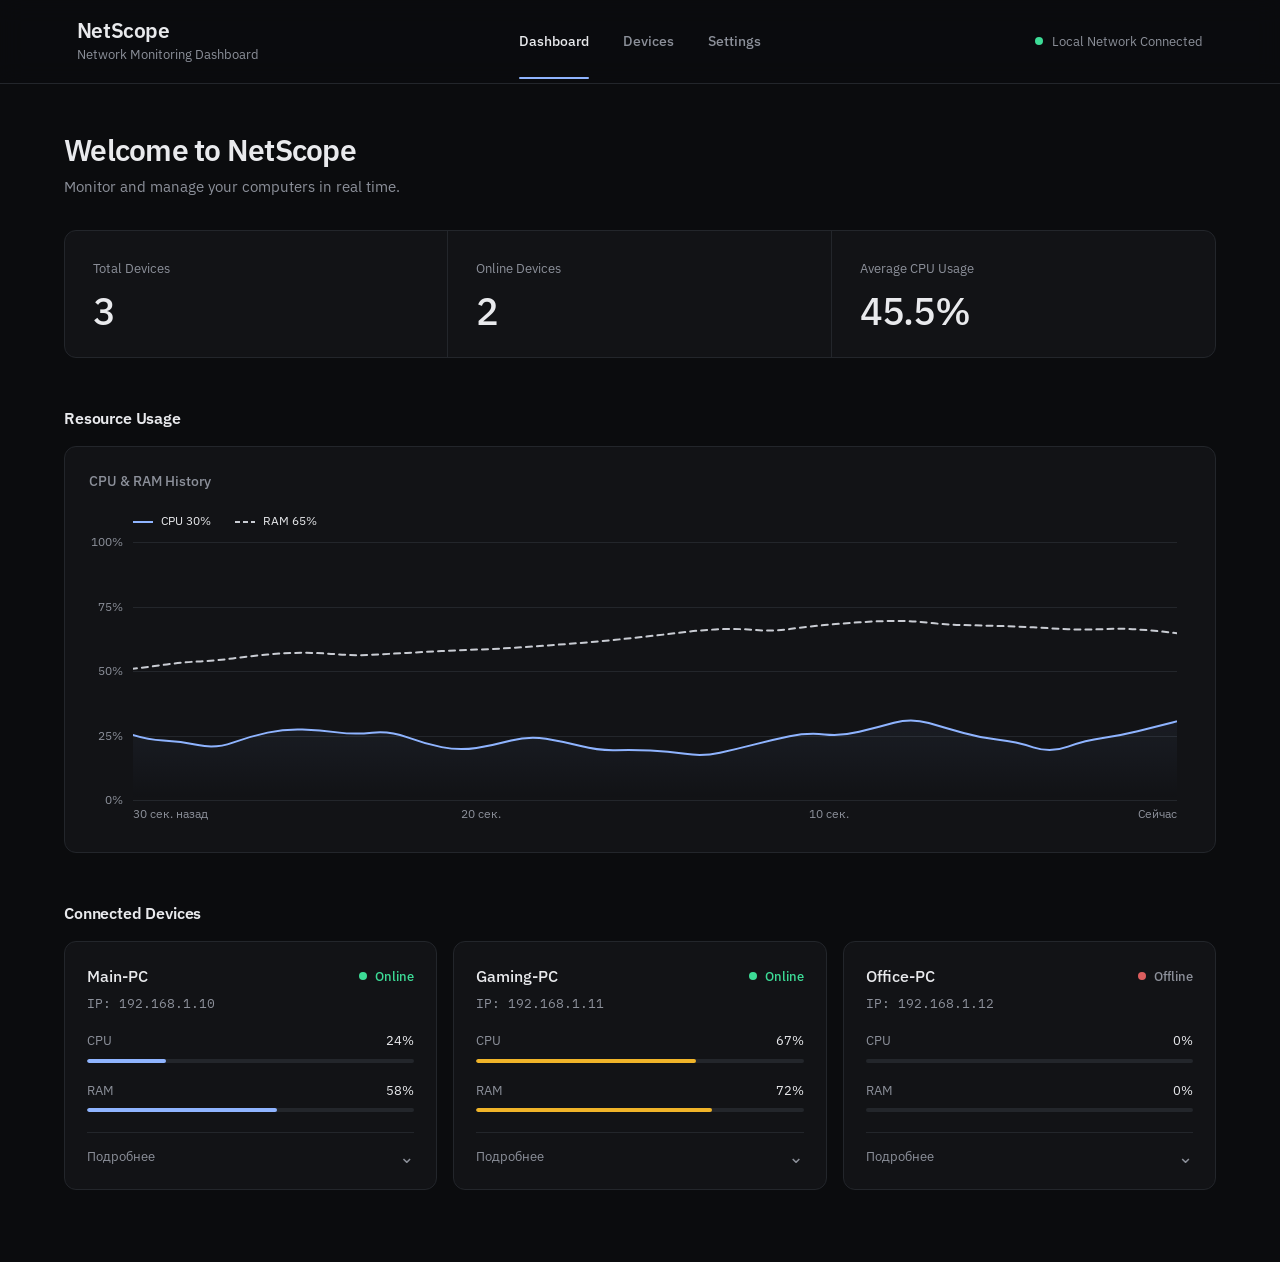
==== frontent/index.html @ fc94bcdc "Add NetScope frontend" ====
<!DOCTYPE html>
<html lang="ru">
<head>
    <meta charset="UTF-8">
    <meta name="viewport" content="width=device-width, initial-scale=1.0">

    <meta name="color-scheme" content="dark">
    <meta name="theme-color" content="#0b0c0e">

    <link rel="preconnect" href="https://fonts.googleapis.com">
    <link rel="preconnect" href="https://fonts.gstatic.com" crossorigin>
    <link href="https://fonts.googleapis.com/css2?family=IBM+Plex+Mono:wght@400;500&family=IBM+Plex+Sans:wght@400;500;600&display=swap" rel="stylesheet">

    <title>NetScope | Dashboard</title>

    <link rel="stylesheet" href="css/style.css">
</head>

<body>

    
<!-- HEADER -->
<header class="header">

    <div>
        <h1>NetScope</h1>
        <p>Network Monitoring Dashboard</p>
    </div>

    <nav class="navigation">
    <a href="index.html" class="active">Dashboard</a>
    <a href="devices.html">Devices</a>
    <a href="settings.html">Settings</a>
</nav>

    <div class="connection">
        <span class="status-dot"></span>
        <span>Local Network Connected</span>
    </div>

</header>



    <!-- MAIN CONTAINER -->
    <main class="container">

        <!-- WELCOME -->
        <section class="welcome">

            <h2>Welcome to NetScope</h2>

            <p>
                Monitor and manage your computers in real time.
            </p>

        </section>


        <!-- STATISTICS -->
        
<section class="stats">

    <div class="card">
        <span>Total Devices</span>
        <h3 id="total-devices">0</h3>
    </div>

    <div class="card">
        <span>Online Devices</span>
        <h3 id="online-devices">0</h3>
    </div>

    <div class="card">
        <span>Average CPU Usage</span>
        <h3 id="average-cpu">0%</h3>
    </div>

</section>



        <!-- RESOURCE CHART -->
        <section class="charts-section">

            <h2>Resource Usage</h2>

            <div class="chart-card">

                <h3>CPU & RAM History</h3>

                <div class="chart-wrap">
                    <canvas id="resourceChart"></canvas>
                </div>

            </div>

        </section>


        <!-- CONNECTED DEVICES -->
        <section class="devices-section">

            <h2>Connected Devices</h2>

            <!-- ВАЖНО: ID должен совпадать с app.js -->
            <div id="device-list" class="device-list"></div>

        </section>

    </main>


    <!-- JAVASCRIPT -->
    <script src="js/app.js"></script>

</body>
</html>
---- frontent/css/style.css ----
/* ==========================================
   NetScope — Dark minimal theme
========================================== */

:root {
    color-scheme: dark;

    --bg: #0b0c0e;
    --bg-header: rgba(11, 12, 14, 0.86);
    --surface: #121316;
    --surface-2: #181a1e;
    --line: #23262b;
    --line-strong: #323640;

    --text: #e9eaed;
    --muted: #8c909a;
    --faint: #5d616b;

    --accent: #8fb4ff;
    --ok: #3ddc97;
    --warn: #f0b429;
    --bad: #ff6b6b;

    --radius: 12px;
    --radius-sm: 8px;

    --font: "IBM Plex Sans", system-ui, -apple-system, "Segoe UI", Roboto, Arial, sans-serif;
    --font-mono: "IBM Plex Mono", ui-monospace, "SFMono-Regular", Consolas, monospace;
}

* {
    margin: 0;
    padding: 0;
    box-sizing: border-box;
}

html {
    scroll-behavior: smooth;
    -webkit-text-size-adjust: 100%;
}

body {
    min-height: 100vh;
    background: var(--bg);
    color: var(--text);
    font-family: var(--font);
    font-size: 15px;
    line-height: 1.5;
    -webkit-font-smoothing: antialiased;
}

button,
input,
select {
    font-family: inherit;
}

:focus-visible {
    outline: 2px solid var(--accent);
    outline-offset: 2px;
}


/* ==========================================
   Header & navigation
========================================== */

.header {
    position: sticky;
    top: 0;
    z-index: 20;

    display: grid;
    grid-template-columns: 1fr auto 1fr;
    align-items: center;
    gap: 24px;

    padding: 18px 6%;
    background: var(--bg-header);
    border-bottom: 1px solid var(--line);
    -webkit-backdrop-filter: blur(12px);
    backdrop-filter: blur(12px);
}

.header h1 {
    font-size: 21px;
    font-weight: 600;
    letter-spacing: -0.02em;
    line-height: 1.2;
}

.header p {
    margin-top: 2px;
    color: var(--muted);
    font-size: 13px;
}

.navigation {
    display: flex;
    gap: 6px;
}

.navigation a {
    position: relative;
    padding: 8px 14px;
    border-radius: var(--radius-sm);

    color: var(--muted);
    font-size: 14px;
    font-weight: 500;
    text-decoration: none;

    transition: color 0.2s ease, background-color 0.2s ease;
}

.navigation a:hover {
    color: var(--text);
    background: var(--surface-2);
}

.navigation a.active {
    color: var(--text);
}

.navigation a.active::after {
    content: "";
    position: absolute;
    left: 14px;
    right: 14px;
    bottom: -19px;
    height: 2px;
    background: var(--accent);
    border-radius: 2px;
}

.connection {
    justify-self: end;
    display: flex;
    align-items: center;
    gap: 9px;
    color: var(--muted);
    font-size: 13px;
}


/* ==========================================
   Status dots & labels
========================================== */

.status-dot {
    display: inline-block;
    width: 8px;
    height: 8px;
    flex-shrink: 0;
    border-radius: 50%;
    background: var(--ok);
}

.status-dot.online {
    background: var(--ok);
    box-shadow: 0 0 0 0 rgba(61, 220, 151, 0.5);
    animation: onlinePulse 2.4s ease-out infinite;
}

.status-dot.offline {
    background: var(--bad);
    opacity: 0.85;
}

@keyframes onlinePulse {
    0%   { box-shadow: 0 0 0 0 rgba(61, 220, 151, 0.45); }
    70%  { box-shadow: 0 0 0 7px rgba(61, 220, 151, 0); }
    100% { box-shadow: 0 0 0 0 rgba(61, 220, 151, 0); }
}

.device-status {
    display: inline-flex;
    align-items: center;
    gap: 8px;
    margin: 0;

    color: var(--ok);
    font-size: 13px;
    font-weight: 500;
    white-space: nowrap;
}

.device-status.offline {
    color: var(--muted);
}


/* ==========================================
   Layout
========================================== */

.container {
    max-width: 1200px;
    margin: 48px auto 72px;
    padding: 0 24px;
    animation: pageIn 0.45s ease-out both;
}

@keyframes pageIn {
    from { opacity: 0; }
    to   { opacity: 1; }
}

.welcome h2 {
    font-size: 30px;
    font-weight: 600;
    letter-spacing: -0.025em;
    line-height: 1.2;
}

.welcome p {
    margin-top: 8px;
    color: var(--muted);
}

.charts-section h2,
.devices-section h2,
.settings-section h2 {
    font-size: 16px;
    font-weight: 600;
    letter-spacing: -0.01em;
}


/* ==========================================
   Dashboard — statistics
========================================== */

.stats {
    display: grid;
    grid-template-columns: repeat(3, 1fr);
    margin: 32px 0 48px;

    background: var(--surface);
    border: 1px solid var(--line);
    border-radius: var(--radius);
    overflow: hidden;
}

.card {
    padding: 26px 28px;
    border-right: 1px solid var(--line);
}

.card:last-child {
    border-right: none;
}

.card span {
    color: var(--muted);
    font-size: 13px;
}

.card h3 {
    margin-top: 10px;
    font-size: 38px;
    font-weight: 500;
    letter-spacing: -0.03em;
    line-height: 1.1;
    font-variant-numeric: tabular-nums;
}


/* ==========================================
   Dashboard — chart
========================================== */

.charts-section {
    margin-top: 48px;
}

.chart-card {
    margin-top: 16px;
    padding: 24px;

    background: var(--surface);
    border: 1px solid var(--line);
    border-radius: var(--radius);
}

.chart-card h3 {
    margin-bottom: 16px;
    color: var(--muted);
    font-size: 14px;
    font-weight: 500;
}

.chart-wrap {
    position: relative;
    height: 320px;
}

.chart-wrap canvas {
    display: block;
    width: 100%;
    height: 100%;
    touch-action: pan-y;
}


/* ==========================================
   Dashboard — device cards
========================================== */

.devices-section {
    margin-top: 48px;
}

.devices-section h2 {
    margin-bottom: 16px;
}

.device-list {
    display: grid;
    grid-template-columns: repeat(auto-fill, minmax(280px, 1fr));
    gap: 16px;
    align-items: start;
}

.device {
    padding: 22px;
    background: var(--surface);
    border: 1px solid var(--line);
    border-radius: var(--radius);
}

.expandable-device {
    cursor: pointer;
    transition: border-color 0.2s ease, background-color 0.2s ease;
}

.expandable-device:hover {
    border-color: var(--line-strong);
    background: var(--surface-2);
}

.device-heading {
    display: flex;
    justify-content: space-between;
    align-items: center;
    gap: 10px;
}

.device-heading h3 {
    font-size: 16px;
    font-weight: 500;
    overflow-wrap: anywhere;
}

.device-ip {
    margin-top: 6px;
    margin-bottom: 4px;
    color: var(--muted);
    font-family: var(--font-mono);
    font-size: 12.5px;
}

.resource {
    margin-top: 18px;
}

.resource-info {
    display: flex;
    justify-content: space-between;
    margin-bottom: 8px;
    font-size: 13px;
    font-variant-numeric: tabular-nums;
}

.resource-info span:first-child {
    color: var(--muted);
}

.progress {
    height: 4px;
    background: var(--line);
    border-radius: 4px;
    overflow: hidden;
}

.progress-fill {
    height: 100%;
    border-radius: 4px;
    transition: width 0.6s cubic-bezier(0.22, 1, 0.36, 1), background-color 0.3s ease;
}

.progress-fill.low    { background: var(--accent); }
.progress-fill.medium { background: var(--warn); }
.progress-fill.high   { background: var(--bad); }

.device-expand {
    display: flex;
    justify-content: space-between;
    align-items: center;

    margin-top: 20px;
    padding-top: 14px;
    border-top: 1px solid var(--line);

    color: var(--muted);
    font-size: 13px;
    transition: color 0.2s ease;
}

.expandable-device:hover .device-expand {
    color: var(--text);
}

.expand-arrow {
    font-size: 18px;
    line-height: 1;
    transition: transform 0.3s ease;
}

.expanded .expand-arrow {
    transform: rotate(180deg);
}


/* Device details (expand on click) */

.device-details {
    max-height: 0;
    margin-top: 0;
    opacity: 0;
    overflow: hidden;

    transition:
        max-height 0.4s ease,
        margin-top 0.4s ease,
        opacity 0.3s ease;
}

.expanded .device-details {
    max-height: 640px;
    margin-top: 16px;
    opacity: 1;
}

.details-divider {
    display: none;
}

.device-details h4 {
    margin-bottom: 16px;
    font-size: 14px;
    font-weight: 600;
}

.details-grid {
    display: grid;
    grid-template-columns: repeat(2, minmax(0, 1fr));
    gap: 16px;
}

.detail-item {
    display: flex;
    flex-direction: column;
    gap: 4px;
    min-width: 0;
}

.detail-item span {
    color: var(--muted);
    font-size: 12px;
}

.detail-item strong {
    font-size: 13.5px;
    font-weight: 500;
    overflow-wrap: anywhere;
    font-variant-numeric: tabular-nums;
}

.offline-message {
    margin-top: 18px;
    color: var(--bad);
    font-size: 13px;
}


/* ==========================================
   Devices page — controls
========================================== */

.device-controls {
    display: flex;
    justify-content: space-between;
    align-items: center;
    flex-wrap: wrap;
    gap: 12px;
    margin-top: 32px;
}

.search-box {
    flex: 1;
    min-width: 220px;
}

.search-box input,
.filter-box select {
    height: 42px;
    padding: 0 14px;

    background: var(--surface);
    border: 1px solid var(--line);
    border-radius: var(--radius-sm);

    color: var(--text);
    font-size: 14px;

    outline: none;
    transition: border-color 0.2s ease, box-shadow 0.2s ease;
}

.search-box input {
    width: 100%;
}

.search-box input::placeholder {
    color: var(--faint);
}

.search-box input:focus,
.filter-box select:focus {
    border-color: var(--accent);
    box-shadow: 0 0 0 3px rgba(143, 180, 255, 0.14);
}

.filter-box {
    display: flex;
    align-items: center;
    flex-wrap: wrap;
    gap: 10px;
}

.filter-box select {
    padding-right: 36px;
    cursor: pointer;
    appearance: none;
    -webkit-appearance: none;
    background-image: url("data:image/svg+xml,%3Csvg xmlns='http://www.w3.org/2000/svg' width='12' height='8' viewBox='0 0 12 8' fill='none' stroke='%238c909a' stroke-width='1.6' stroke-linecap='round' stroke-linejoin='round'%3E%3Cpath d='M1 1.5l5 5 5-5'/%3E%3C/svg%3E");
    background-repeat: no-repeat;
    background-position: right 14px center;
}

.filter-box select option {
    background: var(--surface);
    color: var(--text);
}

.filter-box button {
    height: 42px;
    padding: 0 16px;

    background: transparent;
    border: 1px solid var(--line-strong);
    border-radius: var(--radius-sm);

    color: var(--muted);
    font-size: 14px;
    cursor: pointer;

    transition: color 0.2s ease, border-color 0.2s ease, background-color 0.2s ease;
}

.filter-box button:hover {
    color: var(--text);
    background: var(--surface-2);
}

.device-count {
    margin-top: 20px;
    color: var(--muted);
    font-size: 14px;
}

.device-count strong {
    color: var(--text);
    font-weight: 600;
    font-variant-numeric: tabular-nums;
}


/* ==========================================
   Devices page — table
========================================== */

.table-card {
    margin-top: 16px;
    padding: 6px 10px;

    background: var(--surface);
    border: 1px solid var(--line);
    border-radius: var(--radius);
    overflow-x: auto;
}

table {
    width: 100%;
    border-collapse: collapse;
    text-align: left;
}

th,
td {
    padding: 15px 16px;
    border-bottom: 1px solid var(--line);
    white-space: nowrap;
}

th {
    color: var(--muted);
    font-size: 13px;
    font-weight: 500;
}

td {
    color: var(--text);
    font-size: 14px;
    font-variant-numeric: tabular-nums;
}

td strong {
    font-weight: 500;
}

td:nth-child(2) {
    color: var(--muted);
    font-family: var(--font-mono);
    font-size: 13px;
}

tbody tr {
    transition: background-color 0.15s ease;
}

tbody tr:hover {
    background: var(--surface-2);
}

tr:last-child td {
    border-bottom: none;
}

.empty-message {
    padding: 36px !important;
    text-align: center;
    color: var(--muted);
}


/* ==========================================
   Settings
========================================== */

.settings-section {
    margin-top: 40px;
}

.settings-section h2 {
    margin-bottom: 14px;
}

.settings-description,
.settings-heading p {
    margin-bottom: 14px;
    color: var(--muted);
    font-size: 14px;
}

.settings-heading p {
    margin-bottom: 0;
}

.settings-card {
    padding: 22px 24px;
    background: var(--surface);
    border: 1px solid var(--line);
    border-radius: var(--radius);
}

.settings-heading {
    display: flex;
    justify-content: space-between;
    align-items: center;
    flex-wrap: wrap;
    gap: 14px;
    margin-bottom: 16px;
}

.settings-heading h2 {
    margin-bottom: 2px;
}


/* Account */

.account-card {
    display: flex;
    align-items: center;
    gap: 18px;
}

.account-avatar {
    width: 56px;
    height: 56px;
    flex-shrink: 0;

    display: flex;
    align-items: center;
    justify-content: center;

    background: var(--surface-2);
    border: 1px solid var(--line-strong);
    border-radius: 50%;

    color: var(--text);
    font-size: 17px;
    font-weight: 600;
    letter-spacing: 0.02em;
}

.account-info h3 {
    margin-bottom: 2px;
    font-size: 16px;
    font-weight: 600;
}

.account-info p {
    color: var(--muted);
    font-size: 14px;
}

.account-status {
    display: inline-block;
    margin-top: 6px;
    color: var(--ok);
    font-size: 12.5px;
}


/* Buttons */

.primary-button,
.secondary-button,
.text-button {
    padding: 11px 18px;
    border-radius: var(--radius-sm);
    font-size: 14px;
    font-weight: 500;
    cursor: pointer;
    transition: background-color 0.2s ease, color 0.2s ease, border-color 0.2s ease, opacity 0.2s ease;
}

.primary-button {
    background: var(--text);
    border: 1px solid var(--text);
    color: var(--bg);
}

.primary-button:hover {
    background: #ffffff;
    border-color: #ffffff;
}

.primary-button:active {
    transform: translateY(1px);
}

.primary-button:disabled {
    opacity: 0.55;
    cursor: progress;
}

.secondary-button {
    background: transparent;
    border: 1px solid var(--line-strong);
    color: var(--text);
}

.secondary-button:hover {
    background: var(--surface-2);
}

.text-button {
    background: transparent;
    border: 1px solid transparent;
    color: var(--muted);
}

.text-button:hover {
    color: var(--text);
}


/* Add device form */

.add-device-form {
    margin-bottom: 16px;
}

.add-device-form[hidden] {
    display: none;
}

.add-device-form h3 {
    font-size: 16px;
    font-weight: 600;
}

.form-hint {
    margin-top: 6px;
    max-width: 52ch;
    color: var(--muted);
    font-size: 14px;
}

.add-device-form label {
    display: block;
    margin: 20px 0 8px;
    color: var(--muted);
    font-size: 13px;
}

.add-device-form input {
    width: 100%;
    max-width: 420px;
    padding: 13px 14px;

    background: var(--bg);
    border: 1px solid var(--line);
    border-radius: var(--radius-sm);

    color: var(--text);
    font-size: 15px;
    outline: none;

    transition: border-color 0.2s ease, box-shadow 0.2s ease;
}

.add-device-form input::placeholder {
    color: var(--faint);
}

.add-device-form input:focus {
    border-color: var(--accent);
    box-shadow: 0 0 0 3px rgba(143, 180, 255, 0.14);
}

.add-device-form input.code-input {
    padding: 14px 16px;
    font-family: var(--font-mono);
    font-size: 20px;
    letter-spacing: 0.1em;
}

.add-device-form input.invalid {
    border-color: var(--bad);
    box-shadow: 0 0 0 3px rgba(255, 107, 107, 0.12);
}

.form-actions {
    display: flex;
    flex-wrap: wrap;
    align-items: center;
    gap: 10px;
    margin-top: 20px;
}

.form-message {
    margin-top: 12px;
    font-size: 13px;
}

.form-message:empty {
    display: none;
}

.form-message.error {
    color: var(--bad);
}

.form-message.success {
    color: var(--ok);
}


/* Device list */

.settings-device-list {
    display: flex;
    flex-direction: column;
}

.settings-device {
    display: flex;
    align-items: center;
    gap: 14px;
    padding: 14px 0;
    border-bottom: 1px solid var(--line);
}

.settings-device:first-child {
    padding-top: 0;
}

.settings-device:last-child {
    padding-bottom: 0;
    border-bottom: none;
}

.settings-device-icon,
.session-icon {
    width: 40px;
    height: 40px;
    flex-shrink: 0;

    display: flex;
    align-items: center;
    justify-content: center;

    background: var(--surface-2);
    border: 1px solid var(--line-strong);
    border-radius: 10px;

    color: var(--muted);
    font-size: 11px;
    font-weight: 600;
}

.settings-device-info,
.session-info {
    flex: 1;
    min-width: 0;
    display: flex;
    flex-direction: column;
    gap: 2px;
}

.settings-device-info strong,
.session-info strong {
    font-size: 14.5px;
    font-weight: 500;
    overflow: hidden;
    text-overflow: ellipsis;
    white-space: nowrap;
}

.settings-device-info span,
.session-info span {
    color: var(--muted);
    font-size: 12.5px;
}

.settings-device-info span:nth-of-type(1) {
    font-family: var(--font-mono);
    font-size: 12px;
}

.settings-device-info .device-code {
    color: var(--faint);
    font-family: var(--font-mono);
    font-size: 11.5px;
}

.remove-device-button {
    min-width: 32px;
    height: 32px;
    padding: 0 8px;
    flex-shrink: 0;

    background: transparent;
    border: 1px solid var(--line-strong);
    border-radius: 7px;

    color: var(--muted);
    font-size: 20px;
    line-height: 1;
    cursor: pointer;

    transition: color 0.2s ease, border-color 0.2s ease, background-color 0.2s ease;
}

.remove-device-button:hover {
    color: var(--bad);
    border-color: rgba(255, 107, 107, 0.5);
}

.remove-device-button.confirming {
    padding: 0 12px;
    color: var(--bad);
    font-size: 13px;
    font-weight: 500;
    border-color: var(--bad);
    background: rgba(255, 107, 107, 0.1);
}


/* Login sessions */

.session-item {
    display: flex;
    align-items: center;
    gap: 14px;
    padding: 14px 0;
    border-bottom: 1px solid var(--line);
}

.session-item:first-child {
    padding-top: 0;
}

.session-item:last-child {
    padding-bottom: 0;
    border-bottom: none;
}

.session-status {
    color: var(--ok);
    font-size: 13px;
    font-weight: 500;
}

.session-status.inactive {
    color: var(--muted);
}


/* Toast */

.toast {
    position: fixed;
    left: 50%;
    bottom: 28px;
    z-index: 50;

    display: flex;
    align-items: center;
    gap: 10px;
    max-width: calc(100vw - 32px);
    padding: 12px 18px;

    background: var(--surface-2);
    border: 1px solid var(--line-strong);
    border-radius: 10px;
    box-shadow: 0 10px 30px rgba(0, 0, 0, 0.45);

    color: var(--text);
    font-size: 14px;

    opacity: 0;
    transform: translate(-50%, 12px);
    pointer-events: none;
    transition: opacity 0.25s ease, transform 0.25s ease;
}

.toast.show {
    opacity: 1;
    transform: translate(-50%, 0);
}


/* ==========================================
   Mobile
========================================== */

@media (max-width: 720px) {

    .header {
        grid-template-columns: 1fr auto;
        gap: 14px 16px;
        padding: 16px 20px 0;
    }

    .navigation {
        grid-column: 1 / -1;
        order: 3;
        gap: 2px;
        margin: 0 -14px;
    }

    .navigation a.active::after {
        bottom: 0;
    }

    .container {
        margin-top: 32px;
        padding: 0 20px;
    }

    .welcome h2 {
        font-size: 26px;
    }

    .stats {
        grid-template-columns: 1fr;
    }

    .card {
        padding: 20px 22px;
        border-right: none;
        border-bottom: 1px solid var(--line);
    }

    .card:last-child {
        border-bottom: none;
    }

    .chart-card {
        padding: 18px;
    }

    .chart-wrap {
        height: 260px;
    }

    .device-controls {
        flex-direction: column;
        align-items: stretch;
    }

    .search-box {
        width: 100%;
    }

    .filter-box {
        display: grid;
        grid-template-columns: 1fr 1fr;
    }

    .filter-box select {
        width: 100%;
        min-width: 0;
    }

    .filter-box button {
        grid-column: 1 / -1;
    }

    .settings-card {
        padding: 18px;
    }

    .settings-heading {
        align-items: stretch;
        flex-direction: column;
    }

    .settings-heading button {
        width: 100%;
    }

    .settings-device {
        gap: 10px;
    }

    .settings-device .device-status {
        font-size: 12px;
    }

    .form-actions .primary-button,
    .form-actions .secondary-button {
        flex: 1;
    }

    .add-device-form input.code-input {
        font-size: 18px;
    }
}

@media (max-width: 480px) {

    .details-grid {
        grid-template-columns: 1fr;
    }

    .settings-device-icon {
        display: none;
    }
}


/* ==========================================
   Reduced motion
========================================== */

@media (prefers-reduced-motion: reduce) {
    *,
    *::before,
    *::after {
        animation-duration: 0.01ms !important;
        animation-iteration-count: 1 !important;
        transition-duration: 0.01ms !important;
        scroll-behavior: auto !important;
    }
}
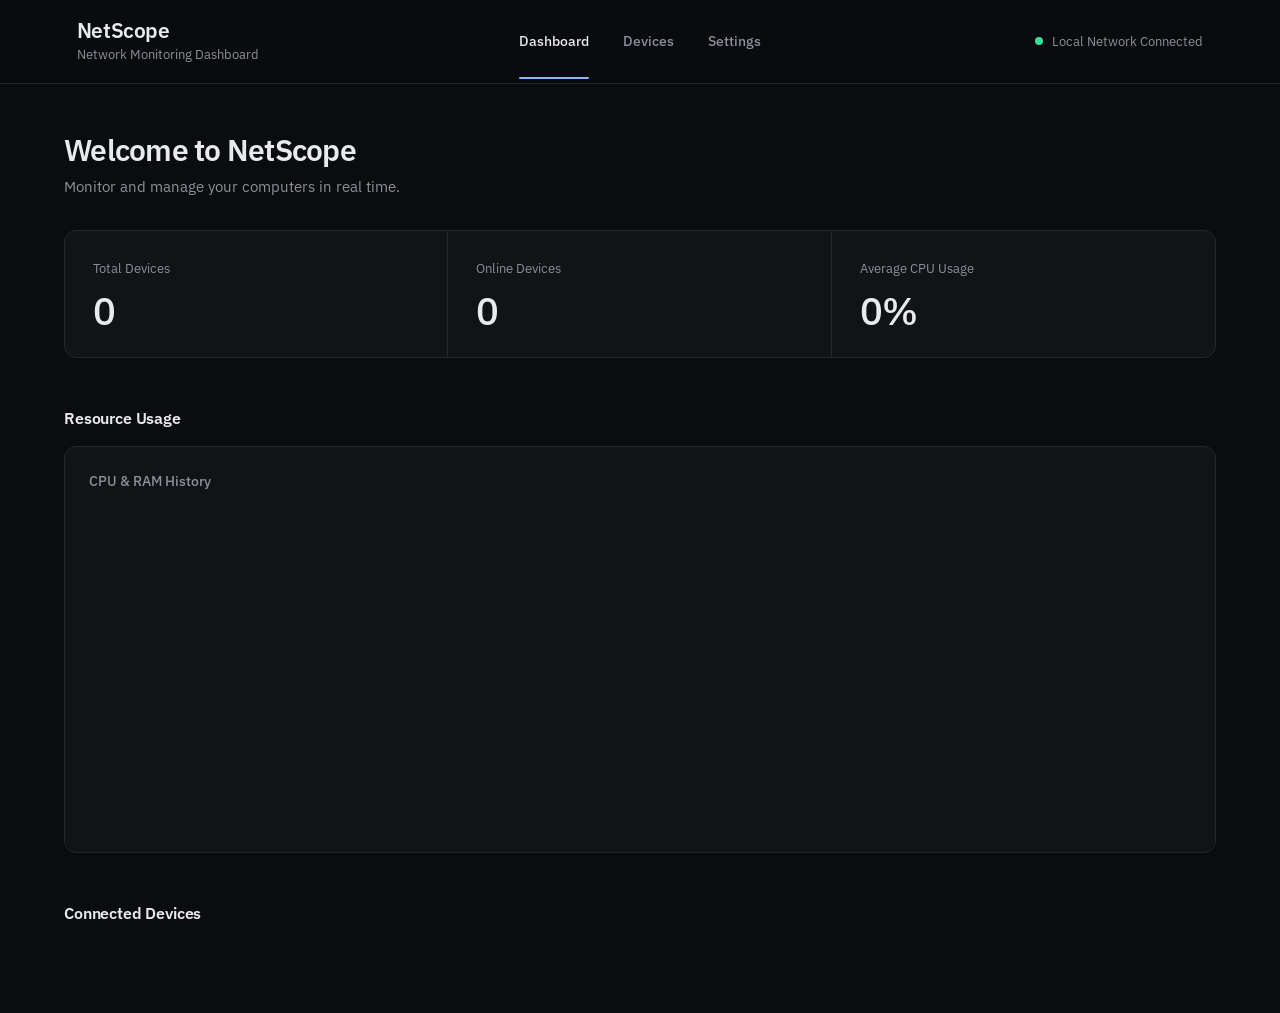
==== commit 7723ac51: "Rebuild NetScope code" ====
--- a/frontent/index.html
+++ b/frontent/index.html
@@ -14,6 +14,7 @@
     <title>NetScope | Dashboard</title>
 
     <link rel="stylesheet" href="css/style.css">
+    <link rel="icon" href="favicon.svg" type="image/svg+xml">
 </head>
 
 <body>
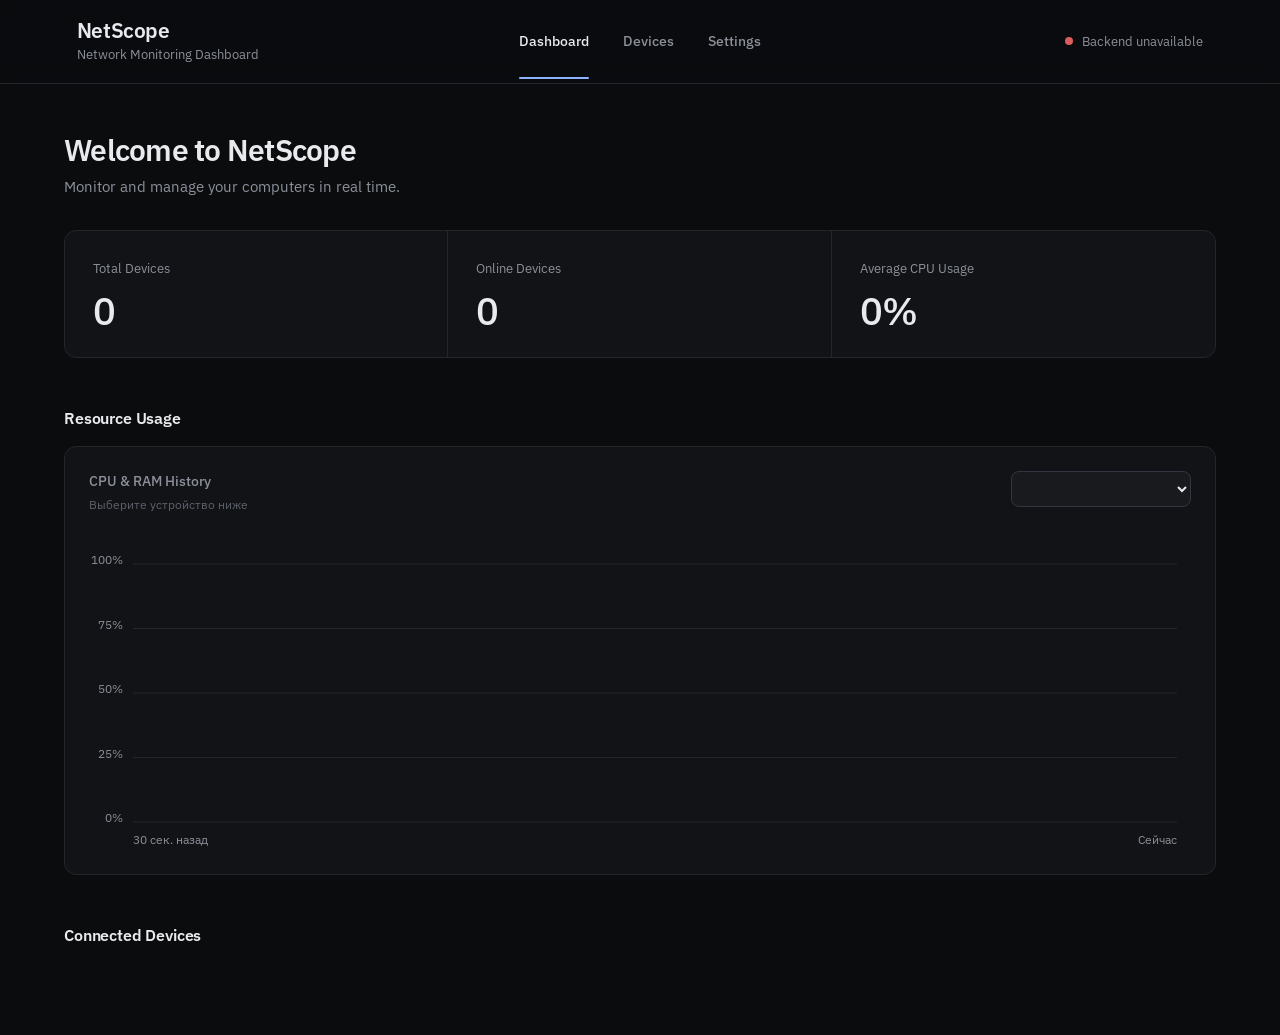
==== commit ba10ef45: "Add multi-device metrics server and agent Enable agents to report CPU and memory metrics to the dash" ====
--- a/frontent/index.html
+++ b/frontent/index.html
@@ -88,7 +88,13 @@
 
             <div class="chart-card">
 
-                <h3>CPU & RAM History</h3>
+                <div class="chart-heading">
+                    <div>
+                        <h3>CPU & RAM History</h3>
+                        <p id="selected-device-label">Выберите устройство ниже</p>
+                    </div>
+                    <select id="chart-device-select" aria-label="Устройство для графика"></select>
+                </div>
 
                 <div class="chart-wrap">
                     <canvas id="resourceChart"></canvas>
--- a/frontent/css/style.css
+++ b/frontent/css/style.css
@@ -283,11 +283,40 @@
     border-radius: var(--radius);
 }
 
+.chart-heading {
+    display: flex;
+    justify-content: space-between;
+    align-items: flex-start;
+    gap: 16px;
+    margin-bottom: 16px;
+}
+
 .chart-card h3 {
-    margin-bottom: 16px;
     color: var(--muted);
     font-size: 14px;
     font-weight: 500;
+}
+
+.chart-heading p {
+    margin-top: 4px;
+    color: var(--faint);
+    font-size: 12px;
+}
+
+.chart-heading select {
+    min-width: 180px;
+    max-width: 45%;
+    height: 36px;
+    padding: 0 32px 0 10px;
+    background: var(--surface-2);
+    border: 1px solid var(--line-strong);
+    border-radius: var(--radius-sm);
+    color: var(--text);
+    font-size: 13px;
+}
+
+.expandable-device.selected {
+    border-color: var(--accent);
 }
 
 .chart-wrap {
@@ -1116,6 +1145,15 @@
         padding: 18px;
     }
 
+    .chart-heading {
+        flex-direction: column;
+    }
+
+    .chart-heading select {
+        width: 100%;
+        max-width: none;
+    }
+
     .chart-wrap {
         height: 260px;
     }
